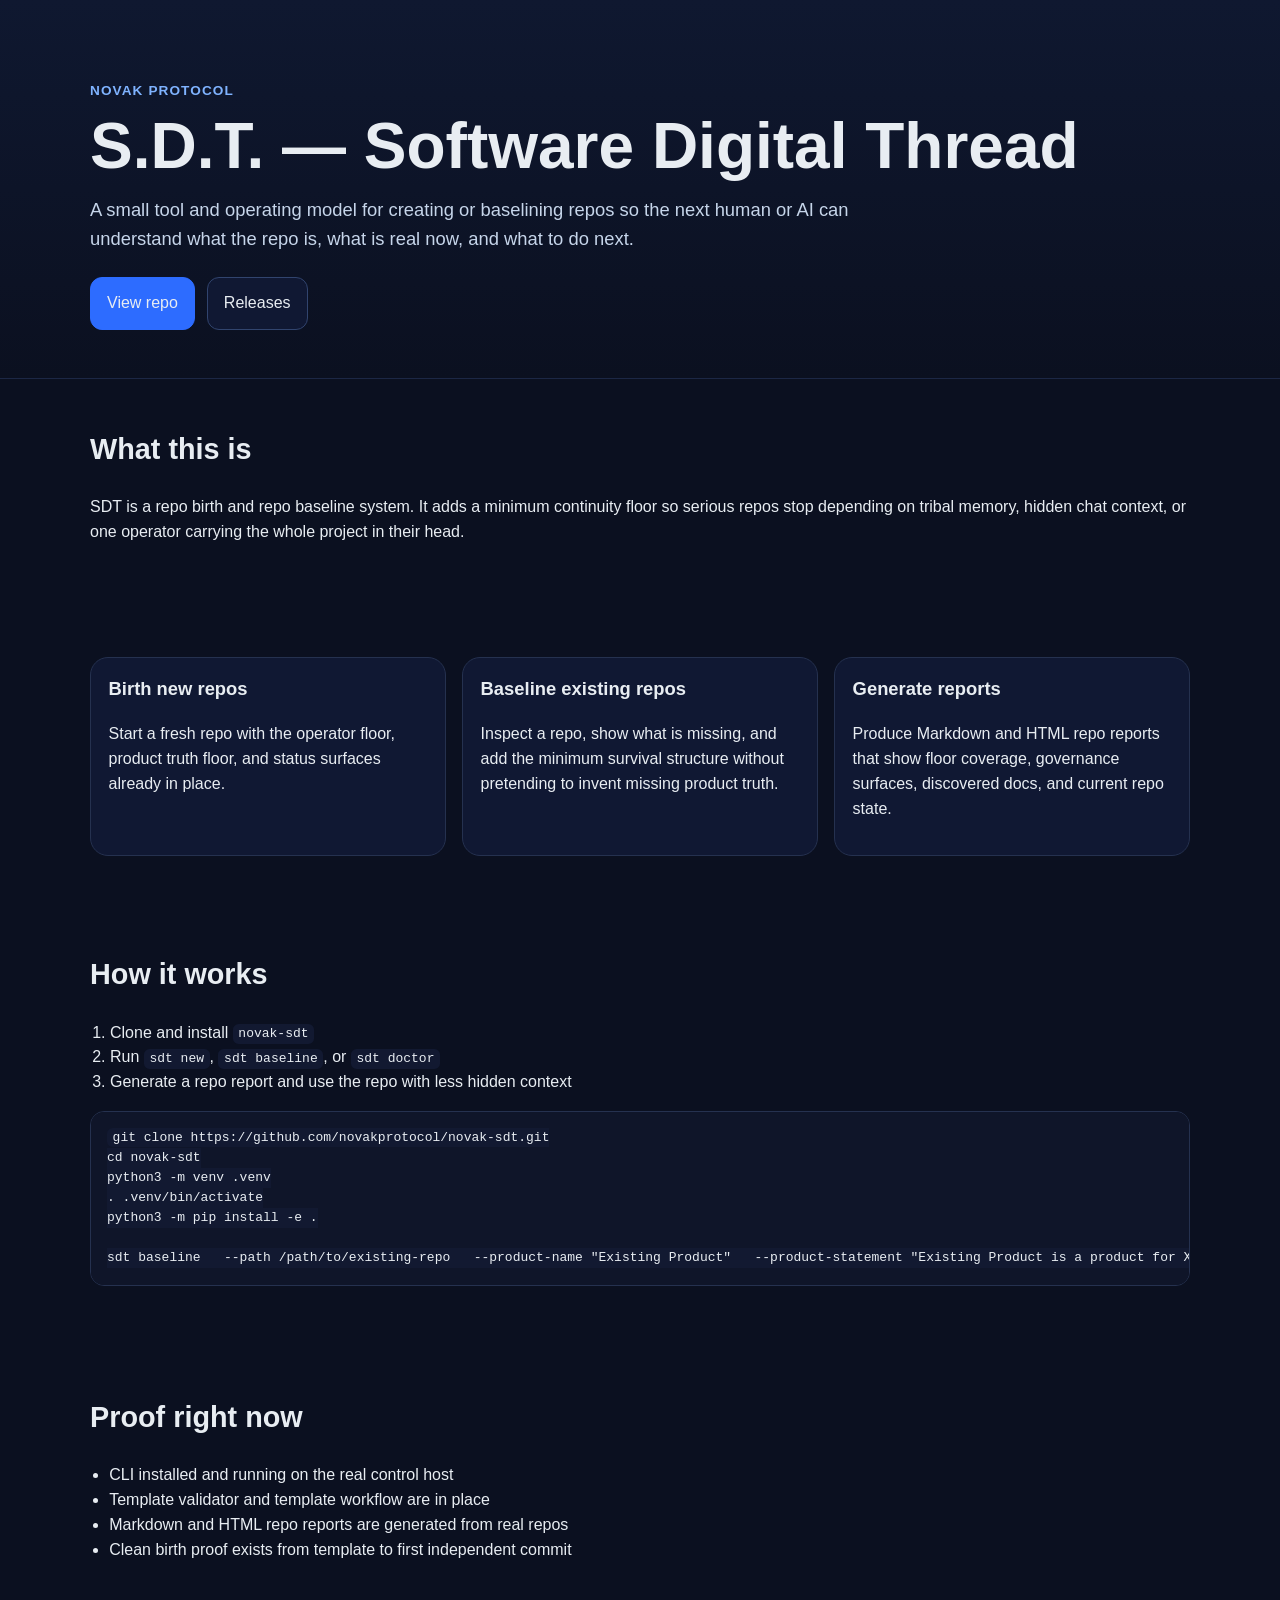
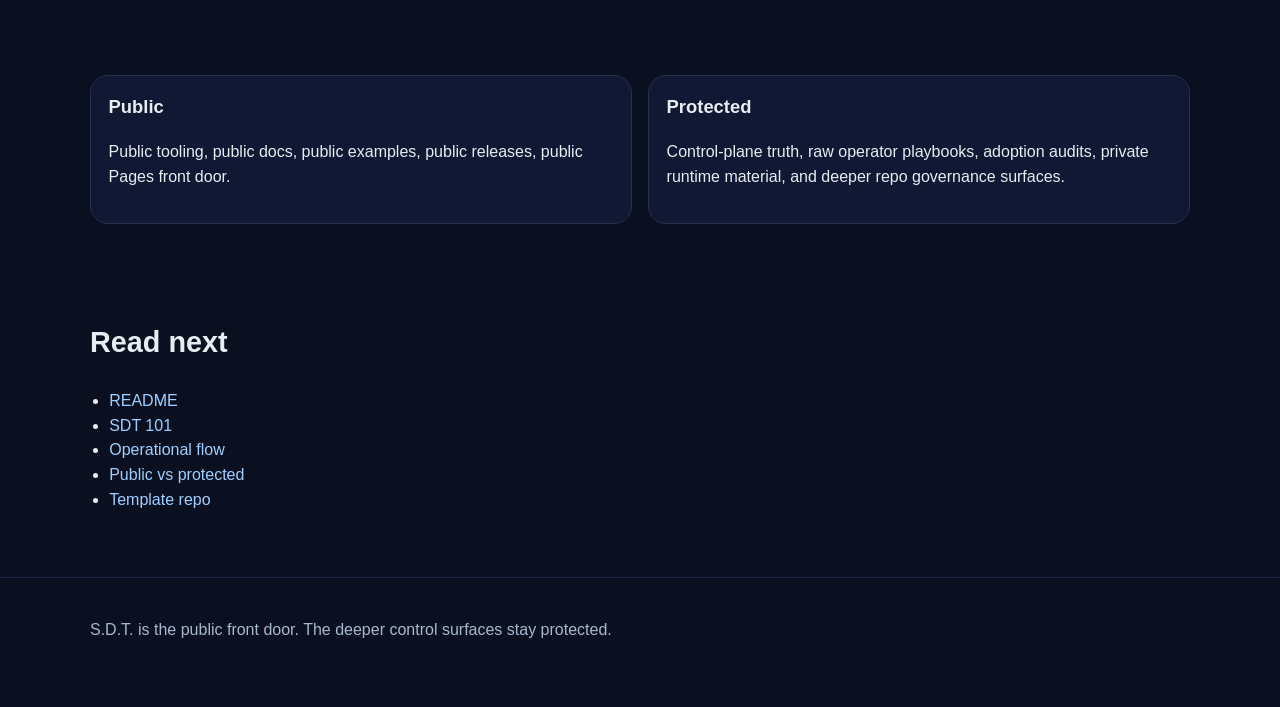
==== site/index.html @ 277854ff "m01-docs: add github pages front door" ====
<!doctype html>
<html lang="en">
<head>
  <meta charset="utf-8">
  <meta name="viewport" content="width=device-width, initial-scale=1">
  <title>S.D.T. — Software Digital Thread</title>
  <meta name="description" content="Create or baseline repos so humans and AI can understand what is real, what is next, and how the repo is governed.">
  <link rel="stylesheet" href="styles.css">
</head>
<body>
  <header class="hero">
    <div class="wrap">
      <p class="eyebrow">NOVAK Protocol</p>
      <h1>S.D.T. — Software Digital Thread</h1>
      <p class="lede">
        A small tool and operating model for creating or baselining repos so the next human or AI can understand what the repo is, what is real now, and what to do next.
      </p>
      <div class="actions">
        <a class="button primary" href="https://github.com/novakprotocol/novak-sdt">View repo</a>
        <a class="button" href="https://github.com/novakprotocol/novak-sdt/releases">Releases</a>
      </div>
    </div>
  </header>

  <main>
    <section class="wrap section">
      <h2>What this is</h2>
      <p>
        SDT is a repo birth and repo baseline system. It adds a minimum continuity floor so serious repos stop depending on tribal memory, hidden chat context, or one operator carrying the whole project in their head.
      </p>
    </section>

    <section class="wrap section grid3">
      <article class="card">
        <h3>Birth new repos</h3>
        <p>Start a fresh repo with the operator floor, product truth floor, and status surfaces already in place.</p>
      </article>
      <article class="card">
        <h3>Baseline existing repos</h3>
        <p>Inspect a repo, show what is missing, and add the minimum survival structure without pretending to invent missing product truth.</p>
      </article>
      <article class="card">
        <h3>Generate reports</h3>
        <p>Produce Markdown and HTML repo reports that show floor coverage, governance surfaces, discovered docs, and current repo state.</p>
      </article>
    </section>

    <section class="wrap section">
      <h2>How it works</h2>
      <ol class="flow">
        <li>Clone and install <code>novak-sdt</code></li>
        <li>Run <code>sdt new</code>, <code>sdt baseline</code>, or <code>sdt doctor</code></li>
        <li>Generate a repo report and use the repo with less hidden context</li>
      </ol>
      <pre><code>git clone https://github.com/novakprotocol/novak-sdt.git
cd novak-sdt
python3 -m venv .venv
. .venv/bin/activate
python3 -m pip install -e .

sdt baseline   --path /path/to/existing-repo   --product-name "Existing Product"   --product-statement "Existing Product is a product for X."</code></pre>
    </section>

    <section class="wrap section">
      <h2>Proof right now</h2>
      <ul class="proof">
        <li>CLI installed and running on the real control host</li>
        <li>Template validator and template workflow are in place</li>
        <li>Markdown and HTML repo reports are generated from real repos</li>
        <li>Clean birth proof exists from template to first independent commit</li>
      </ul>
    </section>

    <section class="wrap section grid2">
      <article class="card">
        <h3>Public</h3>
        <p>Public tooling, public docs, public examples, public releases, public Pages front door.</p>
      </article>
      <article class="card">
        <h3>Protected</h3>
        <p>Control-plane truth, raw operator playbooks, adoption audits, private runtime material, and deeper repo governance surfaces.</p>
      </article>
    </section>

    <section class="wrap section">
      <h2>Read next</h2>
      <ul class="links">
        <li><a href="https://github.com/novakprotocol/novak-sdt/blob/main/README.md">README</a></li>
        <li><a href="https://github.com/novakprotocol/novak-sdt/blob/main/docs/SDT_101.md">SDT 101</a></li>
        <li><a href="https://github.com/novakprotocol/novak-sdt/blob/main/docs/DIAGRAM_01_OPERATIONAL_FLOW.md">Operational flow</a></li>
        <li><a href="https://github.com/novakprotocol/novak-sdt/blob/main/docs/PUBLIC_VS_PRIVATE.md">Public vs protected</a></li>
        <li><a href="https://github.com/novakprotocol/novak-repo-template">Template repo</a></li>
      </ul>
    </section>
  </main>

  <footer class="footer">
    <div class="wrap">
      <p>S.D.T. is the public front door. The deeper control surfaces stay protected.</p>
    </div>
  </footer>
</body>
</html>
---- site/styles.css ----
* { box-sizing: border-box; }
html { scroll-behavior: smooth; }
body {
  margin: 0;
  font-family: Arial, Helvetica, sans-serif;
  line-height: 1.55;
  color: #e8edf2;
  background: #0b1020;
}
a { color: #9fd0ff; text-decoration: none; }
a:hover { text-decoration: underline; }
code {
  background: #121931;
  padding: 0.15rem 0.35rem;
  border-radius: 0.35rem;
}
pre {
  background: #0f1529;
  border: 1px solid #25314f;
  border-radius: 14px;
  padding: 1rem;
  overflow-x: auto;
}
.wrap {
  width: min(1100px, calc(100% - 2rem));
  margin: 0 auto;
}
.hero {
  padding: 5rem 0 3rem;
  background: linear-gradient(180deg, #0f1830 0%, #0b1020 100%);
  border-bottom: 1px solid #1c2745;
}
.eyebrow {
  margin: 0 0 0.75rem;
  color: #7fb3ff;
  font-weight: 700;
  letter-spacing: 0.08em;
  text-transform: uppercase;
  font-size: 0.85rem;
}
h1 {
  margin: 0;
  font-size: clamp(2.2rem, 5vw, 4rem);
  line-height: 1.05;
}
h2 {
  margin-top: 0;
  font-size: 1.8rem;
}
h3 {
  margin-top: 0;
  font-size: 1.15rem;
}
.lede {
  max-width: 760px;
  font-size: 1.15rem;
  color: #c6d5ea;
  margin: 1rem 0 0;
}
.actions {
  display: flex;
  gap: 0.75rem;
  margin-top: 1.5rem;
  flex-wrap: wrap;
}
.button {
  display: inline-block;
  padding: 0.8rem 1rem;
  border-radius: 12px;
  border: 1px solid #31446e;
  color: #e8edf2;
  background: #101833;
}
.button.primary {
  background: #2d6cff;
  border-color: #2d6cff;
}
.section {
  padding: 3rem 0;
}
.grid2, .grid3 {
  display: grid;
  gap: 1rem;
}
.grid2 {
  grid-template-columns: repeat(auto-fit, minmax(260px, 1fr));
}
.grid3 {
  grid-template-columns: repeat(auto-fit, minmax(220px, 1fr));
}
.card {
  background: #101833;
  border: 1px solid #25314f;
  border-radius: 18px;
  padding: 1.1rem;
}
.flow {
  padding-left: 1.25rem;
}
.proof, .links {
  padding-left: 1.2rem;
}
.footer {
  border-top: 1px solid #1c2745;
  padding: 1.5rem 0 3rem;
  color: #a7b8cf;
}
@media (max-width: 640px) {
  .hero {
    padding-top: 4rem;
  }
}
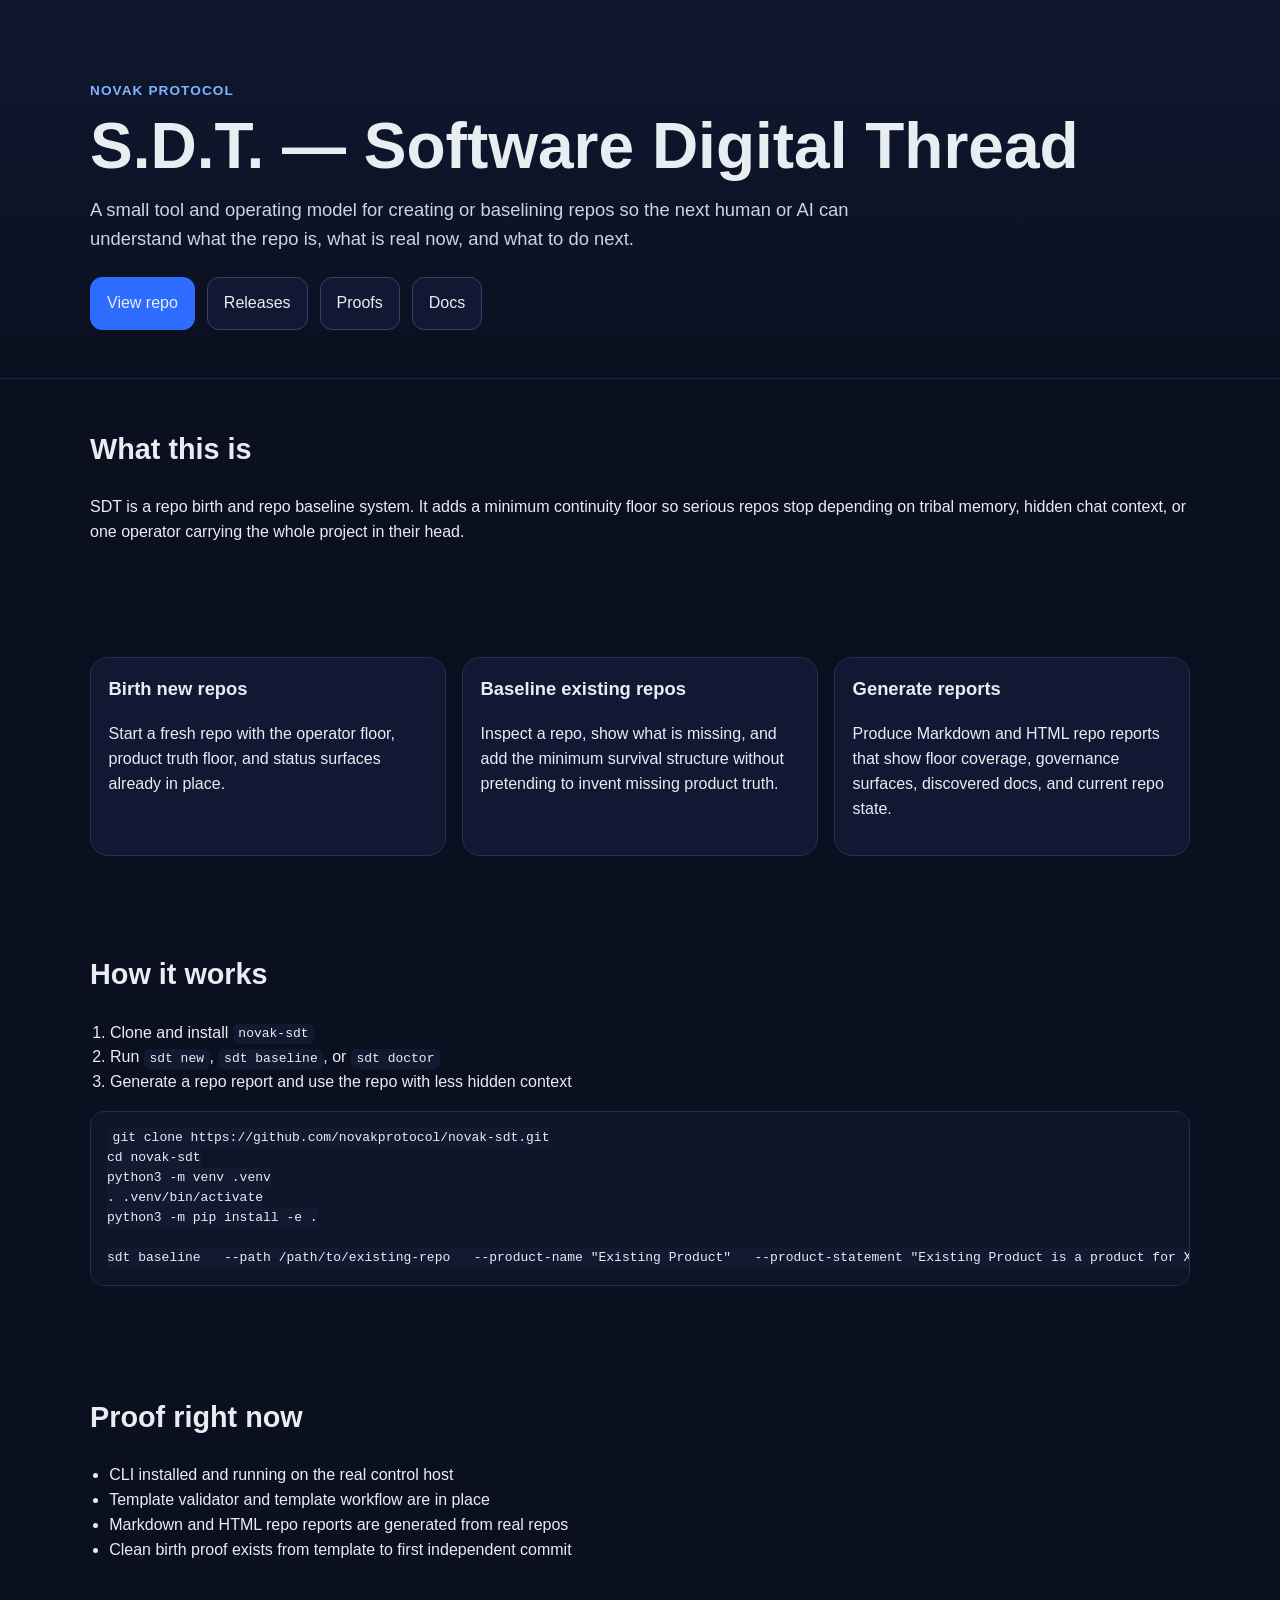
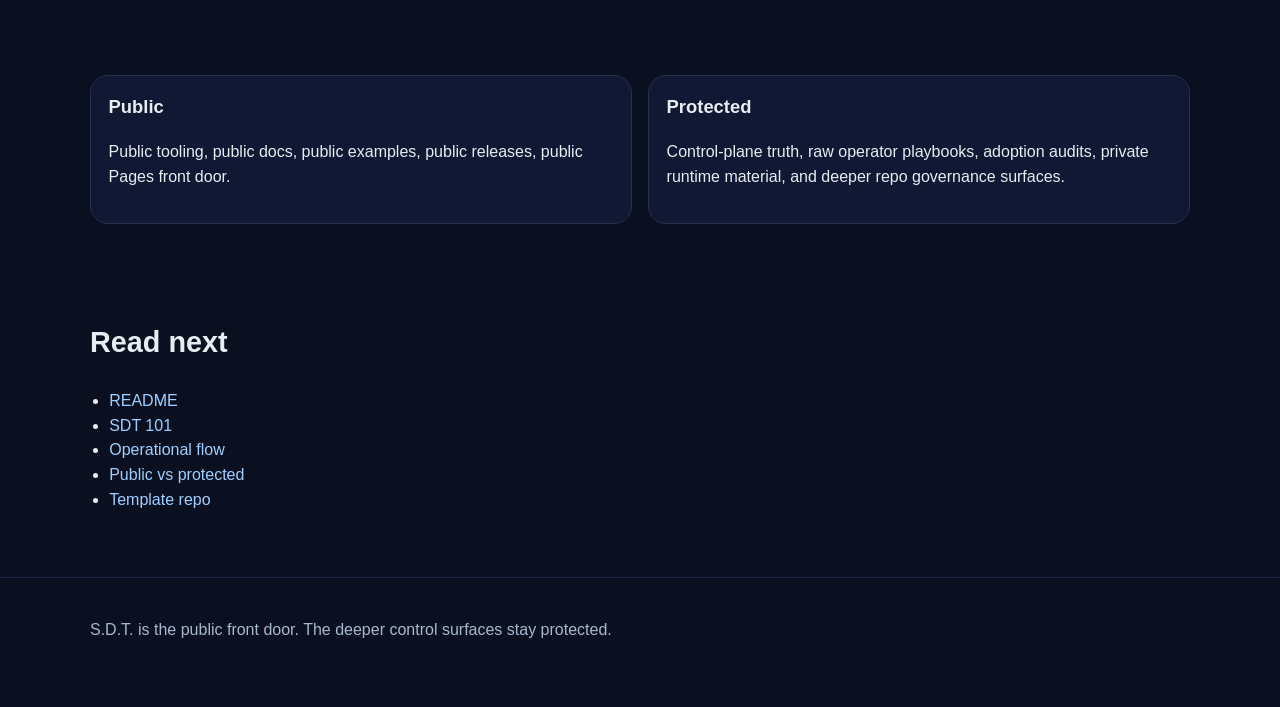
==== commit 3cf541ad: "m01-docs: publish proof and docs pages on github pages" ====
--- a/site/index.html
+++ b/site/index.html
@@ -18,6 +18,8 @@
       <div class="actions">
         <a class="button primary" href="https://github.com/novakprotocol/novak-sdt">View repo</a>
         <a class="button" href="https://github.com/novakprotocol/novak-sdt/releases">Releases</a>
+        <a class="button" href="./proofs.html">Proofs</a>
+        <a class="button" href="./docs.html">Docs</a>
       </div>
     </div>
   </header>
